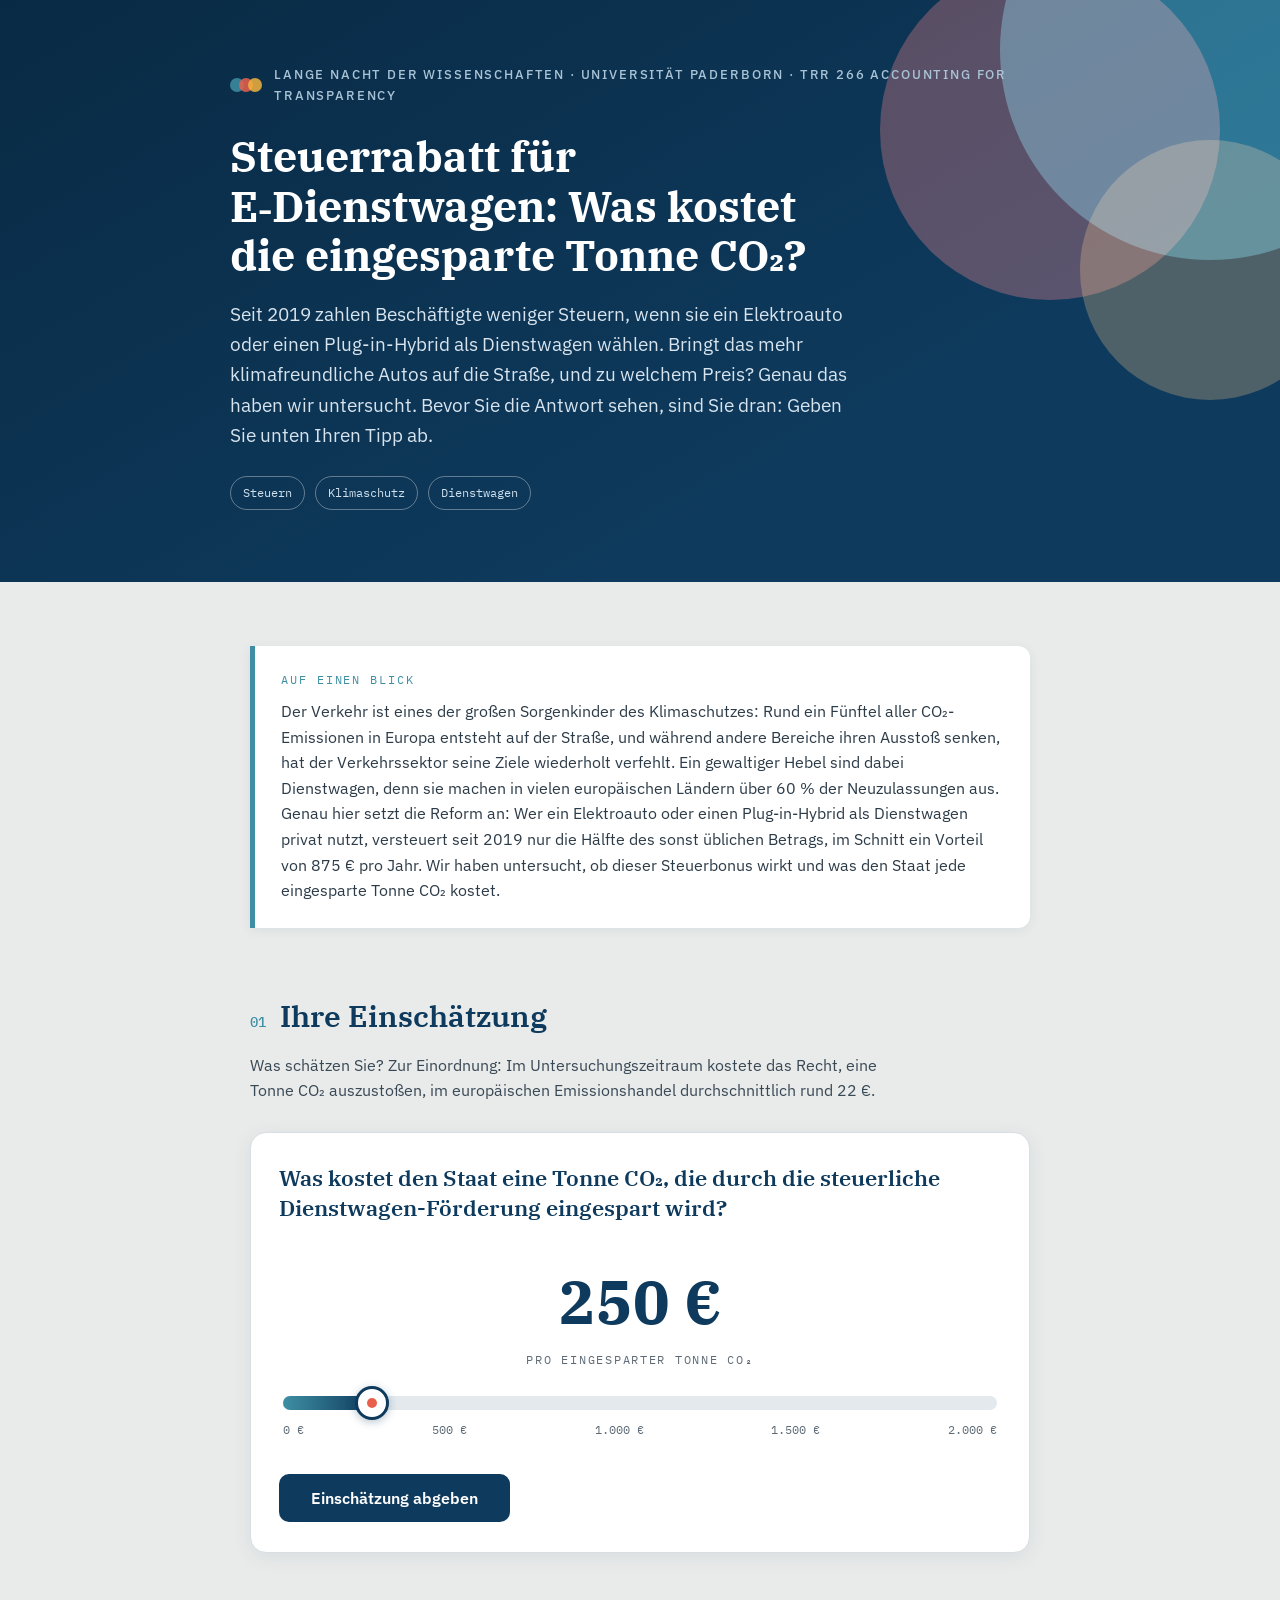
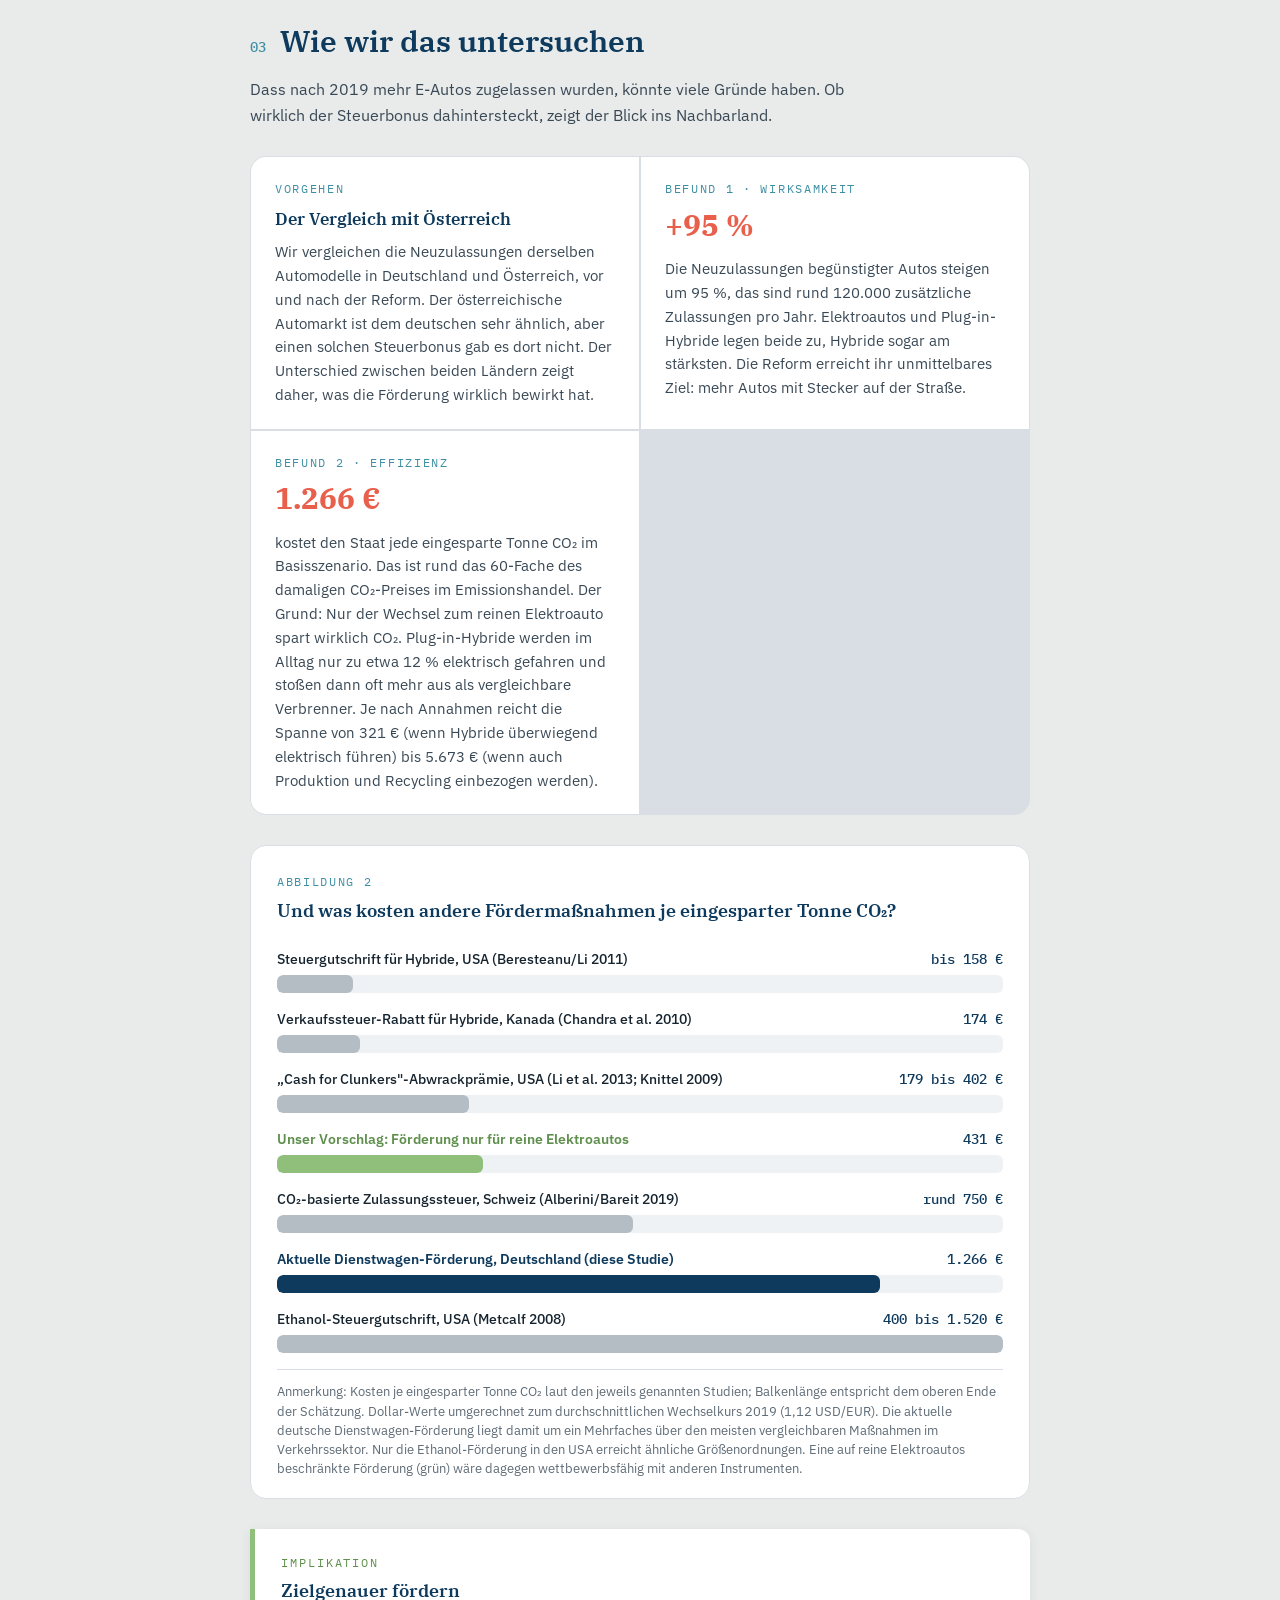
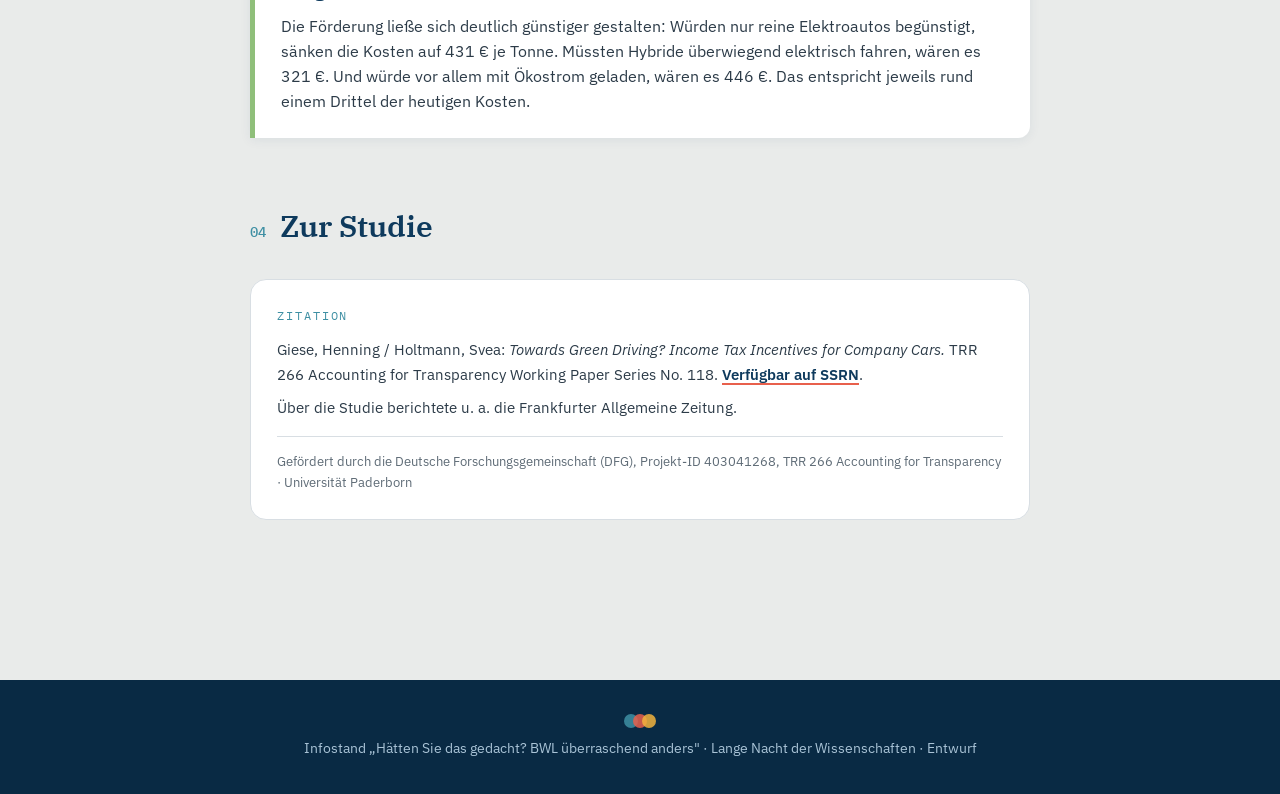
==== greendriving/index.html @ 39bdc445 "Create index.html" ====
<!DOCTYPE html>
<html lang="de">
<head>
<meta charset="UTF-8">
<meta name="viewport" content="width=device-width, initial-scale=1.0">
<meta name="color-scheme" content="only light">
<meta name="robots" content="noindex">
<title>Steuerrabatt für E-Dienstwagen: Was kostet die eingesparte Tonne CO₂? | TRR 266</title>
<link rel="preconnect" href="https://fonts.googleapis.com">
<link href="https://fonts.googleapis.com/css2?family=IBM+Plex+Serif:wght@500;600;700&family=IBM+Plex+Sans:wght@400;500;600&family=IBM+Plex+Mono:wght@500&display=swap" rel="stylesheet">
<style>
/* ============================================================
   DESIGN TOKENS — an TRR 266 CI angelehnt (Hexwerte anpassbar)
   ============================================================ */
html{color-scheme:only light}
:root{
  --petrol:#0E3A5D;        /* Primärblau, dunkel */
  --petrol-deep:#092A44;
  --teal:#3E8FA3;          /* Sekundär */
  --coral:#E8604C;         /* Akzent / Ergebnis */
  --sand:#E9EBEA;          /* Seitenhintergrund grau */
  --ink:#16242F;
  --grey:#5E6B76;
  --line:#D8DEE3;
  --white:#FFFFFF;
  --serif:'IBM Plex Serif',Georgia,serif;
  --sans:'IBM Plex Sans',system-ui,sans-serif;
  --mono:'IBM Plex Mono',monospace;
}
*{margin:0;padding:0;box-sizing:border-box}
html{scroll-behavior:smooth}
html,body{background:var(--sand)!important}
body{font-family:var(--sans);color:var(--ink)!important;line-height:1.6;-webkit-font-smoothing:antialiased;font-family:var(--sans)}

/* ---------- Transparenz-Motiv: überlappende Kreise ---------- */
.circles{position:absolute;pointer-events:none}
.circles span{position:absolute;border-radius:50%;mix-blend-mode:multiply;opacity:.14}
.circles--dark span{mix-blend-mode:screen;opacity:.55}

/* ---------- Hero ---------- */
header{position:relative;background:linear-gradient(150deg,var(--petrol-deep) 0%,var(--petrol) 70%);
  color:var(--white);overflow:hidden;padding:64px 22px 72px}
.hero-inner{max-width:820px;margin:0 auto;position:relative;z-index:1}
.project-line{display:flex;align-items:center;gap:12px;font-size:.82rem;letter-spacing:.14em;
  text-transform:uppercase;color:#A9C3D6;font-weight:500}
.project-line .dot-logo{display:inline-flex}
.dot-logo i{width:14px;height:14px;border-radius:50%;display:inline-block;margin-left:-5px;opacity:.85}
.dot-logo i:nth-child(1){background:var(--teal);margin-left:0}
.dot-logo i:nth-child(2){background:var(--coral)}
.dot-logo i:nth-child(3){background:#F2B33D}
header h1{font-family:var(--serif);font-weight:700;font-size:clamp(1.8rem,5vw,2.7rem);
  line-height:1.15;margin-top:26px;max-width:24ch}
header .sub{margin-top:18px;font-size:clamp(1.02rem,2.4vw,1.18rem);color:#D7E4EE;max-width:58ch}
.hero-tags{margin-top:26px;display:flex;flex-wrap:wrap;gap:10px}
.tag{font-family:var(--mono);font-size:.78rem;padding:6px 12px;border:1px solid rgba(255,255,255,.35);
  border-radius:100px;color:#CFE0ED}

/* ---------- Layout ---------- */
main{max-width:820px;margin:0 auto;padding:0 20px 90px;background:var(--sand)}
section{margin-top:64px}
.sec-head{display:flex;align-items:baseline;gap:14px}
.sec-num{font-family:var(--mono);font-size:.85rem;color:var(--teal);font-weight:500}
h2{font-family:var(--serif);font-weight:600;font-size:clamp(1.45rem,4vw,1.9rem);color:var(--petrol)}
.lede{margin-top:12px;color:#394855;max-width:64ch}

/* ---------- Abstract-Box ---------- */
.abstract{margin-top:36px;background:var(--white);border-left:5px solid var(--teal);
  border-radius:0 12px 12px 0;padding:24px 26px;box-shadow:0 2px 12px rgba(14,58,93,.07)}
.abstract .label{font-family:var(--mono);font-size:.75rem;letter-spacing:.16em;text-transform:uppercase;color:var(--teal)}
.abstract p{margin-top:10px;font-size:1rem;color:#2C3B48}

/* ---------- Quiz ---------- */
.quiz-card{margin-top:28px;background:var(--white);border:1px solid var(--line);border-radius:16px;
  padding:30px 28px;box-shadow:0 4px 20px rgba(14,58,93,.08)}
.quiz-q{font-family:var(--serif);font-weight:600;font-size:clamp(1.15rem,3.2vw,1.4rem);color:var(--petrol);line-height:1.35}
.guess-readout{margin:30px 0 8px;text-align:center}
.guess-readout .val{font-family:var(--serif);font-weight:700;font-size:clamp(2.5rem,8.5vw,3.8rem);
  color:var(--petrol);font-variant-numeric:tabular-nums}
.guess-readout .unit{font-family:var(--mono);font-size:.78rem;letter-spacing:.14em;text-transform:uppercase;color:var(--grey)}

.slider-wrap{position:relative;padding:18px 4px 8px}
.track{position:relative;height:14px;background:#E3E9ED;border-radius:100px}
.track-fill{position:absolute;left:0;top:0;bottom:0;background:linear-gradient(90deg,var(--teal),var(--petrol));border-radius:100px}
.thumb{position:absolute;top:50%;transform:translate(-50%,-50%);width:34px;height:34px;border-radius:50%;
  background:var(--white);border:3px solid var(--petrol);box-shadow:0 2px 8px rgba(14,58,93,.3);pointer-events:none;
  display:flex;align-items:center;justify-content:center}
.thumb::after{content:"";width:10px;height:10px;border-radius:50%;background:var(--coral)}
input[type=range]{position:absolute;inset:-12px 0;width:100%;height:calc(100% + 24px);opacity:0;cursor:pointer;touch-action:pan-x}
input[type=range]:focus-visible ~ .thumb{outline:3px solid var(--coral);outline-offset:3px}
.scale{display:flex;justify-content:space-between;margin-top:10px;font-family:var(--mono);font-size:.75rem;color:var(--grey)}

.btn{display:inline-block;margin-top:26px;font-family:var(--sans);font-weight:600;font-size:1rem;
  background:var(--petrol);color:var(--white);border:none;border-radius:10px;padding:14px 32px;cursor:pointer;
  transition:background .15s, transform .1s}
.btn:hover{background:var(--petrol-deep)}
.btn:active{transform:scale(.98)}
.btn:focus-visible{outline:3px solid var(--coral);outline-offset:3px}

/* ---------- Auflösung / Abbildung ---------- */
#reveal{display:none}
#reveal.show{display:block;animation:rise .5s ease-out}
@keyframes rise{from{opacity:0;transform:translateY(16px)}to{opacity:1;transform:none}}

.result-banner{margin-top:28px;position:relative;overflow:hidden;background:var(--white);
  border:1px solid var(--line);border-left:6px solid var(--coral);border-radius:16px;padding:30px 28px;
  box-shadow:0 4px 20px rgba(14,58,93,.08)}
.result-banner .big{font-family:var(--serif);font-weight:700;font-size:clamp(2.4rem,8vw,3.6rem);
  color:var(--coral);font-variant-numeric:tabular-nums;line-height:1.05}
.result-banner .big em{font-style:normal;color:var(--petrol);font-size:.45em;font-family:var(--sans);font-weight:500;display:block;margin-top:6px;letter-spacing:.02em}
.result-banner .note{margin-top:14px;font-size:.95rem;color:#394855;max-width:56ch}

.figure{margin-top:30px;background:var(--white);border:1px solid var(--line);border-radius:16px;padding:26px 26px 20px}
.figure .fig-label{font-family:var(--mono);font-size:.75rem;letter-spacing:.14em;text-transform:uppercase;color:var(--teal)}
.figure h3{font-family:var(--serif);font-weight:600;font-size:1.15rem;color:var(--petrol);margin-top:4px}
.bars{margin-top:22px;display:flex;flex-direction:column;gap:18px}
.bar-row .bar-label{display:flex;justify-content:space-between;align-items:baseline;font-size:.92rem;font-weight:500;gap:12px}
.bar-row .amount{font-family:var(--mono);font-size:.95rem;color:var(--petrol);white-space:nowrap}
.bar-track{margin-top:6px;height:22px;background:#EEF2F4;border-radius:6px;overflow:hidden}
.bar-fill{height:100%;width:0;border-radius:6px;transition:width 1.1s cubic-bezier(.2,.7,.2,1)}
.f-ets{background:var(--teal)}
.f-guess{background:#9DB4C6}
.f-actual{background:var(--coral)}
.f-scc{background:#F2B33D}
.f-scen{background:#8FBF7A}
.fig-note{margin-top:16px;padding-top:12px;border-top:1px solid var(--line);font-size:.8rem;color:var(--grey);line-height:1.5}

/* ---------- Methode & Ergebnisse ---------- */
.method{margin-top:28px;display:grid;gap:2px;background:var(--line);border:1px solid var(--line);
  border-radius:16px;overflow:hidden}
@media(min-width:640px){.method{grid-template-columns:1fr 1fr}}
.method .cell{background:var(--white);padding:22px 24px}
.method .cell .k{font-family:var(--mono);font-size:.75rem;letter-spacing:.14em;text-transform:uppercase;color:var(--teal)}
.method .cell h3{font-family:var(--serif);font-weight:600;font-size:1.08rem;color:var(--petrol);margin-top:6px}
.method .cell p{margin-top:8px;font-size:.93rem;color:#394855}
.method .cell .stat{font-family:var(--serif);font-weight:700;font-size:1.9rem;color:var(--coral);margin-top:2px;font-variant-numeric:tabular-nums}

.cbar{margin-top:22px;display:flex;flex-direction:column;gap:14px}
.cbar .row .lbl{display:flex;justify-content:space-between;gap:12px;font-size:.9rem;font-weight:500;align-items:baseline}
.cbar .row .lbl .amount{font-family:var(--mono);font-size:.9rem;color:var(--petrol);white-space:nowrap}
.cbar .track{margin-top:5px;height:18px;background:#EEF2F4;border-radius:6px;overflow:hidden}
.cbar .fill{height:100%;border-radius:6px;background:#B4BDC4}
.cbar .row.own .fill{background:var(--petrol)}
.cbar .row.own .lbl span:first-child{font-weight:600;color:var(--petrol)}
.cbar .row.proposal .fill{background:#8FBF7A}
.cbar .row.proposal .lbl span:first-child{font-weight:600;color:#5E8F4C}

.takeaway{margin-top:30px;background:var(--white);border-left:5px solid #8FBF7A;
  border-radius:0 12px 12px 0;padding:24px 26px;box-shadow:0 2px 12px rgba(14,58,93,.07)}
.takeaway .label{font-family:var(--mono);font-size:.75rem;letter-spacing:.16em;text-transform:uppercase;color:#5E8F4C}
.takeaway h3{font-family:var(--serif);font-weight:600;font-size:1.15rem;color:var(--petrol);margin-top:4px}
.takeaway p{margin-top:8px;font-size:.98rem;color:#2C3B48}

/* ---------- Zitation ---------- */
.cite{margin-top:28px;background:var(--white);border:1px solid var(--line);border-radius:16px;padding:26px}
.cite .label{font-family:var(--mono);font-size:.75rem;letter-spacing:.16em;text-transform:uppercase;color:var(--teal)}
.cite p.ref{margin-top:12px;font-size:.95rem;line-height:1.65;color:#2C3B48}
.cite p.ref .t{font-style:italic}
.cite a{color:var(--petrol);font-weight:600;text-decoration-color:var(--coral);text-decoration-thickness:2px;text-underline-offset:3px}
.cite .funding{margin-top:16px;padding-top:14px;border-top:1px solid var(--line);font-size:.82rem;color:var(--grey)}

footer{margin-top:70px;padding:34px 20px;background:var(--petrol-deep);color:#A9C3D6;text-align:center;font-size:.85rem}
footer .dot-logo{justify-content:center;display:flex;margin-bottom:10px}

@media (prefers-color-scheme:dark){
  html,body,main{background:var(--sand)!important}
  body{color:var(--ink)!important}
}
@media (prefers-reduced-motion:reduce){
  *{animation:none!important;transition:none!important}
}
</style>
</head>
<body>

<header>
  <div class="circles circles--dark" aria-hidden="true" style="inset:0">
    <span style="width:420px;height:420px;right:-140px;top:-160px;background:var(--teal)"></span>
    <span style="width:340px;height:340px;right:60px;top:-40px;background:var(--coral);opacity:.35"></span>
    <span style="width:260px;height:260px;right:-60px;top:140px;background:#F2B33D;opacity:.28"></span>
  </div>
  <div class="hero-inner">
    <div class="project-line">
      <span class="dot-logo" aria-hidden="true"><i></i><i></i><i></i></span>
      Lange Nacht der Wissenschaften · Universität Paderborn · TRR 266 Accounting for Transparency
    </div>
    <h1>Steuerrabatt für E&#8209;Dienstwagen: Was kostet die eingesparte Tonne CO₂?</h1>
    <p class="sub">Seit 2019 zahlen Beschäftigte weniger Steuern, wenn sie ein Elektroauto oder einen Plug-in-Hybrid als Dienstwagen wählen. Bringt das mehr klimafreundliche Autos auf die Straße, und zu welchem Preis? Genau das haben wir untersucht. Bevor Sie die Antwort sehen, sind Sie dran: Geben Sie unten Ihren Tipp ab.</p>
    <div class="hero-tags">
      <span class="tag">Steuern</span>
      <span class="tag">Klimaschutz</span>
      <span class="tag">Dienstwagen</span>
    </div>
  </div>
</header>

<main>

  <!-- ========== AUF EINEN BLICK ========== -->
  <section id="glance">
    <div class="abstract">
      <div class="label">Auf einen Blick</div>
      <p>Der Verkehr ist eines der großen Sorgenkinder des Klimaschutzes: Rund ein Fünftel aller CO₂-Emissionen in Europa entsteht auf der Straße, und während andere Bereiche ihren Ausstoß senken, hat der Verkehrssektor seine Ziele wiederholt verfehlt. Ein gewaltiger Hebel sind dabei Dienstwagen, denn sie machen in vielen europäischen Ländern über 60&nbsp;% der Neuzulassungen aus. Genau hier setzt die Reform an: Wer ein Elektroauto oder einen Plug-in-Hybrid als Dienstwagen privat nutzt, versteuert seit 2019 nur die Hälfte des sonst üblichen Betrags, im Schnitt ein Vorteil von 875&nbsp;€ pro Jahr. Wir haben untersucht, ob dieser Steuerbonus wirkt und was den Staat jede eingesparte Tonne CO₂ kostet.</p>
    </div>
  </section>

  <!-- ========== QUIZ ========== -->
  <section id="quiz">
    <div class="sec-head"><span class="sec-num">01</span><h2>Ihre Einschätzung</h2></div>
    <p class="lede">Was schätzen Sie? Zur Einordnung: Im Untersuchungszeitraum kostete das Recht, eine Tonne CO₂ auszustoßen, im europäischen Emissionshandel durchschnittlich rund 22&nbsp;€.</p>

    <div class="quiz-card">
      <div class="quiz-q">Was kostet den Staat eine Tonne CO₂, die durch die steuerliche Dienstwagen-Förderung eingespart wird?</div>

      <div class="guess-readout">
        <div class="val"><span id="guessVal">250</span>&nbsp;€</div>
        <div class="unit">pro eingesparter Tonne CO₂</div>
      </div>

      <div class="slider-wrap">
        <div class="track">
          <div class="track-fill" id="trackFill"></div>
          <input type="range" id="slider" min="0" max="2000" step="10" value="250"
                 aria-label="Ihre Schätzung in Euro pro Tonne CO₂">
          <div class="thumb" id="thumb"></div>
        </div>
        <div class="scale"><span>0 €</span><span>500 €</span><span>1.000 €</span><span>1.500 €</span><span>2.000 €</span></div>
      </div>

      <button class="btn" id="lockBtn">Einschätzung abgeben</button>
    </div>
  </section>

  <!-- ========== AUFLÖSUNG ========== -->
  <section id="reveal" aria-live="polite">
    <div class="sec-head"><span class="sec-num">02</span><h2>Das Ergebnis</h2></div>

    <div class="result-banner">
      <div class="circles" aria-hidden="true" style="inset:0">
        <span style="width:260px;height:260px;right:-80px;bottom:-120px;background:var(--coral);opacity:.16"></span>
        <span style="width:180px;height:180px;right:80px;bottom:-70px;background:var(--teal);opacity:.18"></span>
      </div>
      <div style="position:relative;z-index:1">
        <div class="big"><span id="actualBig">0</span>&nbsp;€<em>je eingesparter Tonne CO₂: geschätzte Kosten aus Sicht des Staates</em></div>
        <div class="note" id="verdictNote"></div>
      </div>
    </div>

    <figure class="figure">
      <div class="fig-label">Abbildung 1</div>
      <h3>Kosten je vermiedener Tonne CO₂ im Vergleich</h3>
      <div class="bars">
        <div class="bar-row">
          <div class="bar-label"><span>CO₂-Preis im EU-Emissionshandel (Ø Reformzeitraum)</span><span class="amount" id="etsAmt"></span></div>
          <div class="bar-track"><div class="bar-fill f-ets" id="etsBar"></div></div>
        </div>
        <div class="bar-row">
          <div class="bar-label"><span>Ihre Einschätzung</span><span class="amount" id="guessAmt"></span></div>
          <div class="bar-track"><div class="bar-fill f-guess" id="guessBar"></div></div>
        </div>
        <div class="bar-row">
          <div class="bar-label"><span>Soziale Kosten von CO₂ (Rennert et al. 2022)</span><span class="amount" id="sccAmt"></span></div>
          <div class="bar-track"><div class="bar-fill f-scc" id="sccBar"></div></div>
        </div>
        <div class="bar-row">
          <div class="bar-label"><span>Dienstwagen-Förderung: Kosten des Staates (Basisszenario)</span><span class="amount" id="actualAmt"></span></div>
          <div class="bar-track"><div class="bar-fill f-actual" id="actualBar"></div></div>
        </div>
        <div class="bar-row">
          <div class="bar-label"><span>Zum Vergleich: Würden nur reine Elektroautos gefördert</span><span class="amount" id="scenAmt"></span></div>
          <div class="bar-track"><div class="bar-fill f-scen" id="scenBar"></div></div>
        </div>
      </div>
      <div class="fig-note">
        Anmerkung: Staatskosten je eingesparter Tonne CO₂ gemäß Kosten-Nutzen-Analyse in Giese/Holtmann (TRR 266 Working Paper No. 118), Basisszenario (realer elektrischer Fahranteil von Plug-in-Hybriden: 12&nbsp;%, Strommix 2019). Je nach Szenario reicht die Spanne von 321&nbsp;€ (elektrischer Fahranteil 75&nbsp;%) über 431&nbsp;€ (nur reine E-Autos begünstigt) und 446&nbsp;€ (Laden ausschließlich mit Ökostrom) bis 5.673&nbsp;€ (inkl. Emissionen aus Produktion und Recycling). EU-ETS: Ø-Preis der CO₂-Futures im Reformzeitraum (21,51&nbsp;€); soziale Kosten: 185&nbsp;$ je Tonne (Rennert et al. 2022, Nature), umgerechnet rund 165&nbsp;€.
      </div>
    </figure>
  </section>

  <!-- ========== METHODE & BEFUNDE ========== -->
  <section id="method">
    <div class="sec-head"><span class="sec-num">03</span><h2>Wie wir das untersuchen</h2></div>
    <p class="lede">Dass nach 2019 mehr E-Autos zugelassen wurden, könnte viele Gründe haben. Ob wirklich der Steuerbonus dahintersteckt, zeigt der Blick ins Nachbarland.</p>

    <div class="method">
      <div class="cell">
        <div class="k">Vorgehen</div>
        <h3>Der Vergleich mit Österreich</h3>
        <p>Wir vergleichen die Neuzulassungen derselben Automodelle in Deutschland und Österreich, vor und nach der Reform. Der österreichische Automarkt ist dem deutschen sehr ähnlich, aber einen solchen Steuerbonus gab es dort nicht. Der Unterschied zwischen beiden Ländern zeigt daher, was die Förderung wirklich bewirkt hat.</p>
      </div>
      <div class="cell">
        <div class="k">Befund 1 · Wirksamkeit</div>
        <div class="stat">+95&nbsp;%</div>
        <p>Die Neuzulassungen begünstigter Autos steigen um 95&nbsp;%, das sind rund 120.000 zusätzliche Zulassungen pro Jahr. Elektroautos und Plug-in-Hybride legen beide zu, Hybride sogar am stärksten. Die Reform erreicht ihr unmittelbares Ziel: mehr Autos mit Stecker auf der Straße.</p>
      </div>
      <div class="cell">
        <div class="k">Befund 2 · Effizienz</div>
        <div class="stat">1.266&nbsp;€</div>
        <p>kostet den Staat jede eingesparte Tonne CO₂ im Basisszenario. Das ist rund das 60-Fache des damaligen CO₂-Preises im Emissionshandel. Der Grund: Nur der Wechsel zum reinen Elektroauto spart wirklich CO₂. Plug-in-Hybride werden im Alltag nur zu etwa 12&nbsp;% elektrisch gefahren und stoßen dann oft mehr aus als vergleichbare Verbrenner. Je nach Annahmen reicht die Spanne von 321&nbsp;€ (wenn Hybride überwiegend elektrisch führen) bis 5.673&nbsp;€ (wenn auch Produktion und Recycling einbezogen werden).</p>
      </div>
    </div>

    <figure class="figure">
      <div class="fig-label">Abbildung 2</div>
      <h3>Und was kosten andere Fördermaßnahmen je eingesparter Tonne CO₂?</h3>
      <div class="cbar">
        <div class="row">
          <div class="lbl"><span>Steuergutschrift für Hybride, USA (Beresteanu/Li 2011)</span><span class="amount">bis 158&nbsp;€</span></div>
          <div class="track"><div class="fill" style="width:10.4%"></div></div>
        </div>
        <div class="row">
          <div class="lbl"><span>Verkaufssteuer-Rabatt für Hybride, Kanada (Chandra et al. 2010)</span><span class="amount">174&nbsp;€</span></div>
          <div class="track"><div class="fill" style="width:11.5%"></div></div>
        </div>
        <div class="row">
          <div class="lbl"><span>„Cash for Clunkers"-Abwrackprämie, USA (Li et al. 2013; Knittel 2009)</span><span class="amount">179 bis 402&nbsp;€</span></div>
          <div class="track"><div class="fill" style="width:26.5%"></div></div>
        </div>
        <div class="row proposal">
          <div class="lbl"><span>Unser Vorschlag: Förderung nur für reine Elektroautos</span><span class="amount">431&nbsp;€</span></div>
          <div class="track"><div class="fill" style="width:28.4%"></div></div>
        </div>
        <div class="row">
          <div class="lbl"><span>CO₂-basierte Zulassungssteuer, Schweiz (Alberini/Bareit 2019)</span><span class="amount">rund 750&nbsp;€</span></div>
          <div class="track"><div class="fill" style="width:49%"></div></div>
        </div>
        <div class="row own">
          <div class="lbl"><span>Aktuelle Dienstwagen-Förderung, Deutschland (diese Studie)</span><span class="amount">1.266&nbsp;€</span></div>
          <div class="track"><div class="fill" style="width:83%"></div></div>
        </div>
        <div class="row">
          <div class="lbl"><span>Ethanol-Steuergutschrift, USA (Metcalf 2008)</span><span class="amount">400 bis 1.520&nbsp;€</span></div>
          <div class="track"><div class="fill" style="width:100%"></div></div>
        </div>
      </div>
      <div class="fig-note">
        Anmerkung: Kosten je eingesparter Tonne CO₂ laut den jeweils genannten Studien; Balkenlänge entspricht dem oberen Ende der Schätzung. Dollar-Werte umgerechnet zum durchschnittlichen Wechselkurs 2019 (1,12&nbsp;USD/EUR). Die aktuelle deutsche Dienstwagen-Förderung liegt damit um ein Mehrfaches über den meisten vergleichbaren Maßnahmen im Verkehrssektor. Nur die Ethanol-Förderung in den USA erreicht ähnliche Größenordnungen. Eine auf reine Elektroautos beschränkte Förderung (grün) wäre dagegen wettbewerbsfähig mit anderen Instrumenten.
      </div>
    </figure>

    <div class="takeaway">
      <div class="label">Implikation</div>
      <h3>Zielgenauer fördern</h3>
      <p>Die Förderung ließe sich deutlich günstiger gestalten: Würden nur reine Elektroautos begünstigt, sänken die Kosten auf 431&nbsp;€ je Tonne. Müssten Hybride überwiegend elektrisch fahren, wären es 321&nbsp;€. Und würde vor allem mit Ökostrom geladen, wären es 446&nbsp;€. Das entspricht jeweils rund einem Drittel der heutigen Kosten.</p>
    </div>
  </section>

  <!-- ========== STUDIE ========== -->
  <section id="paper">
    <div class="sec-head"><span class="sec-num">04</span><h2>Zur Studie</h2></div>
    <div class="cite">
      <div class="label">Zitation</div>
      <p class="ref">Giese, Henning / Holtmann, Svea: <span class="t">Towards Green Driving? Income Tax Incentives for Company Cars.</span> TRR 266 Accounting for Transparency Working Paper Series No. 118. <a href="https://papers.ssrn.com/sol3/papers.cfm?abstract_id=4394968" target="_blank" rel="noopener">Verfügbar auf SSRN</a>.</p>
      <p class="ref" style="margin-top:8px">Über die Studie berichtete u.&nbsp;a. die Frankfurter Allgemeine Zeitung.</p>
      <div class="funding">Gefördert durch die Deutsche Forschungsgemeinschaft (DFG), Projekt-ID 403041268, TRR 266 Accounting for Transparency · Universität Paderborn</div>
    </div>
  </section>

</main>

<footer>
  <span class="dot-logo" aria-hidden="true"><i></i><i></i><i></i></span>
  Infostand „Hätten Sie das gedacht? BWL überraschend anders" · Lange Nacht der Wissenschaften · Entwurf
</footer>

<script>
/* ============================================================
   KONFIGURATION — Zahlen hier zentral pflegen
   ============================================================ */
const CONFIG = {
  actualGov: 1266,     // €/t CO₂, Staatskosten (aktuelle Paper-Version)
  etsPrice: 22,        // €/t, Ø CO₂-Futures-Preis im Reformzeitraum (Paper: 21,51 €)
  scc: 165,            // €/t, soziale Kosten von CO₂ (Rennert et al. 2022: 185 $)
  scenarios: { optimistischerFahranteil: 321, nurElektro: 431, oekostrom: 446, lebenszyklus: 5673 },
  sliderMax: 2000
};

const fmt = n => n.toLocaleString('de-DE');

const slider = document.getElementById('slider');
const guessVal = document.getElementById('guessVal');
const thumb = document.getElementById('thumb');
const trackFill = document.getElementById('trackFill');
const lockBtn = document.getElementById('lockBtn');
const reveal = document.getElementById('reveal');

function updateSlider(){
  const pct = (slider.value - slider.min) / (slider.max - slider.min) * 100;
  thumb.style.left = pct + '%';
  trackFill.style.width = pct + '%';
  guessVal.textContent = fmt(+slider.value);
}
slider.addEventListener('input', updateSlider);
updateSlider();

function countUp(el, target){
  const reduced = window.matchMedia('(prefers-reduced-motion: reduce)').matches;
  if(reduced){ el.textContent = fmt(target); return; }
  const dur = 1200, t0 = performance.now();
  function tick(t){
    const p = Math.min((t - t0)/dur, 1);
    const eased = 1 - Math.pow(1-p, 3);
    el.textContent = fmt(Math.round(target*eased));
    if(p < 1) requestAnimationFrame(tick);
  }
  requestAnimationFrame(tick);
}

lockBtn.addEventListener('click', () => {
  const guess = +slider.value;
  const {actualGov, etsPrice, scc} = CONFIG;
  const maxVal = Math.max(guess, actualGov, etsPrice, scc) * 1.08;

  reveal.classList.add('show');
  countUp(document.getElementById('actualBig'), actualGov);

  document.getElementById('etsAmt').textContent = fmt(etsPrice) + ' €';
  document.getElementById('sccAmt').textContent = fmt(scc) + ' €';
  document.getElementById('scenAmt').textContent = fmt(CONFIG.scenarios.nurElektro) + ' €';
  document.getElementById('guessAmt').textContent = fmt(guess) + ' €';
  document.getElementById('actualAmt').textContent = fmt(actualGov) + ' €';

  requestAnimationFrame(() => {
    document.getElementById('etsBar').style.width = (etsPrice/maxVal*100) + '%';
    document.getElementById('sccBar').style.width = (scc/maxVal*100) + '%';
    document.getElementById('scenBar').style.width = (CONFIG.scenarios.nurElektro/maxVal*100) + '%';
    document.getElementById('guessBar').style.width = (guess/maxVal*100) + '%';
    document.getElementById('actualBar').style.width = (actualGov/maxVal*100) + '%';
  });

  const diff = actualGov - guess;
  const note = document.getElementById('verdictNote');
  if (Math.abs(diff) <= 100) {
    note.textContent = 'Bemerkenswert nah dran! Die meisten Besucher:innen unterschätzen diese Kosten deutlich.';
  } else if (diff > 0) {
    note.textContent = 'Die geschätzten Kosten im Basisszenario liegen ' + fmt(diff) + ' € über Ihrer Einschätzung. Das ist rund das 60-Fache des damaligen CO₂-Preises im Emissionshandel.';
  } else {
    note.textContent = 'Sie haben die Kosten sogar überschätzt. Die Richtung stimmt aber: Die Förderung ist um ein Vielfaches teurer als der CO₂-Marktpreis.';
  }

  reveal.scrollIntoView({behavior:'smooth', block:'start'});
  lockBtn.textContent = 'Neue Einschätzung abgeben';
});
</script>
</body>
</html>
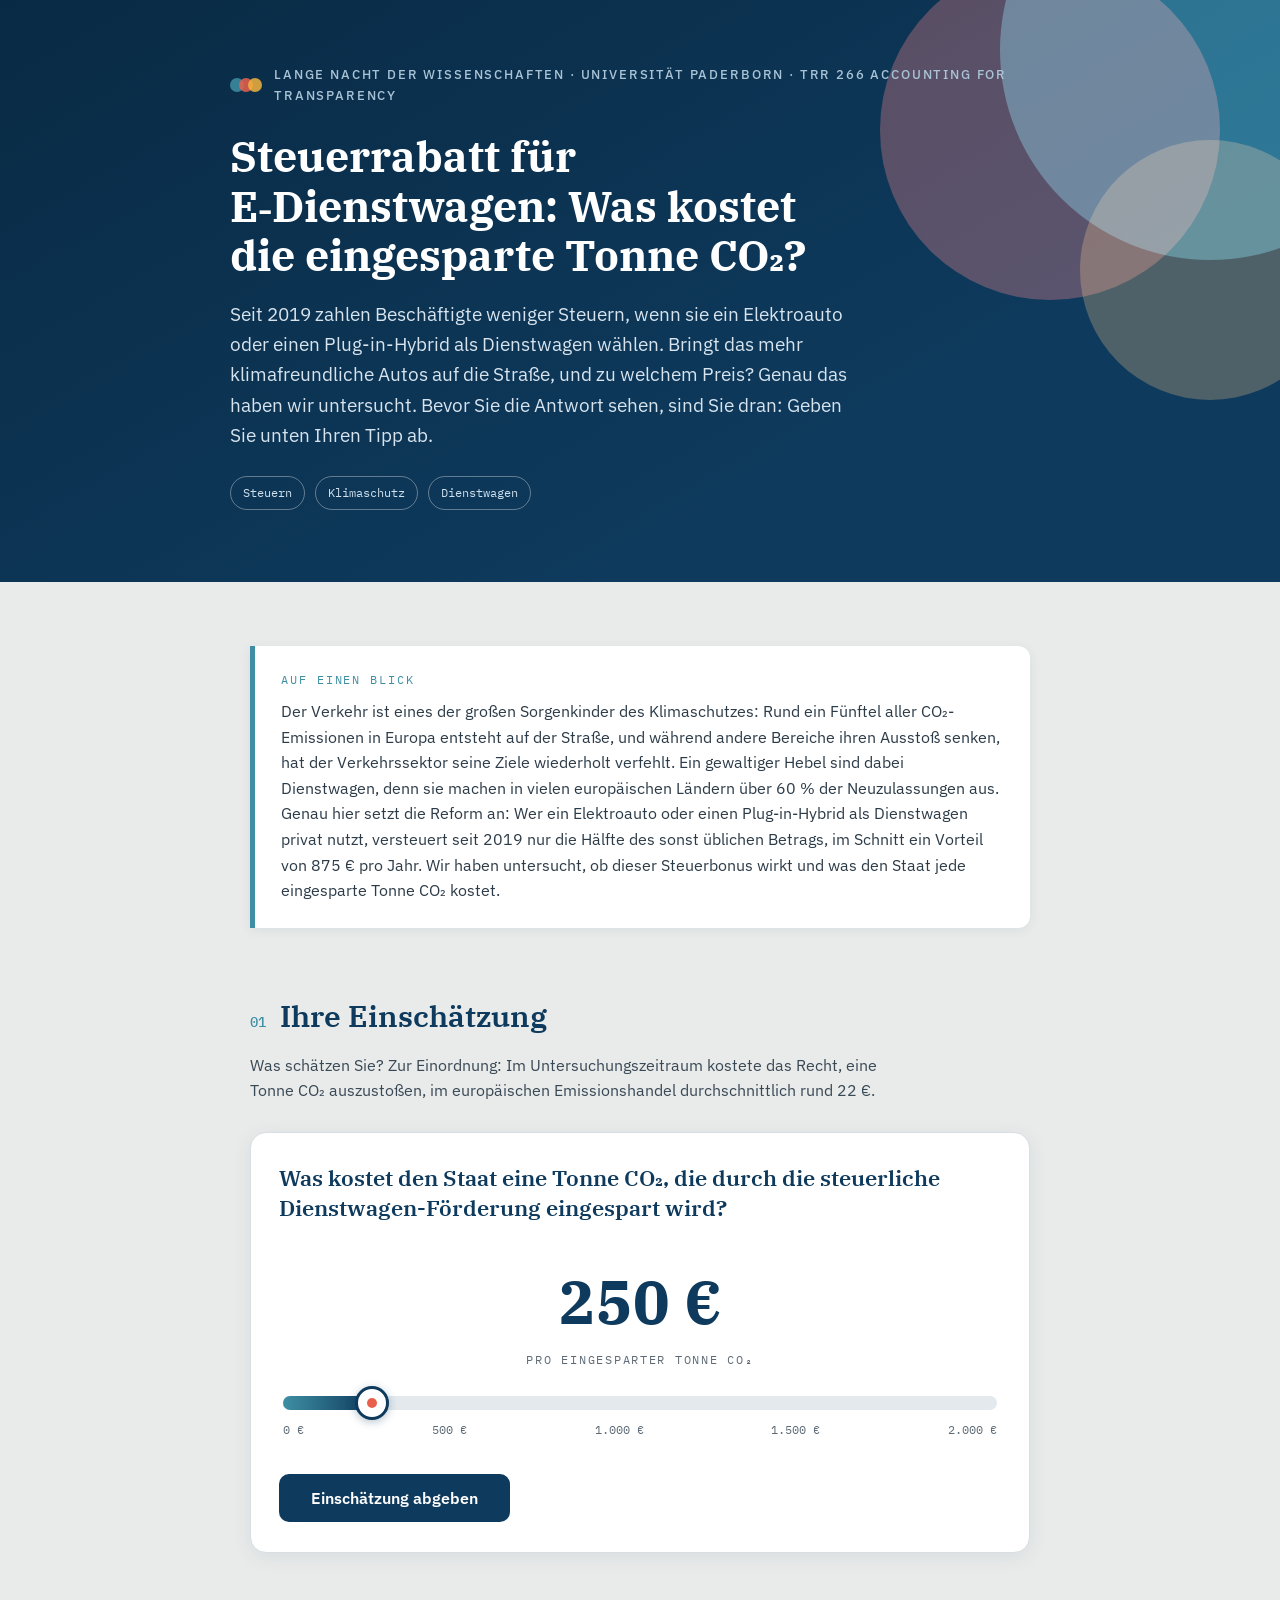
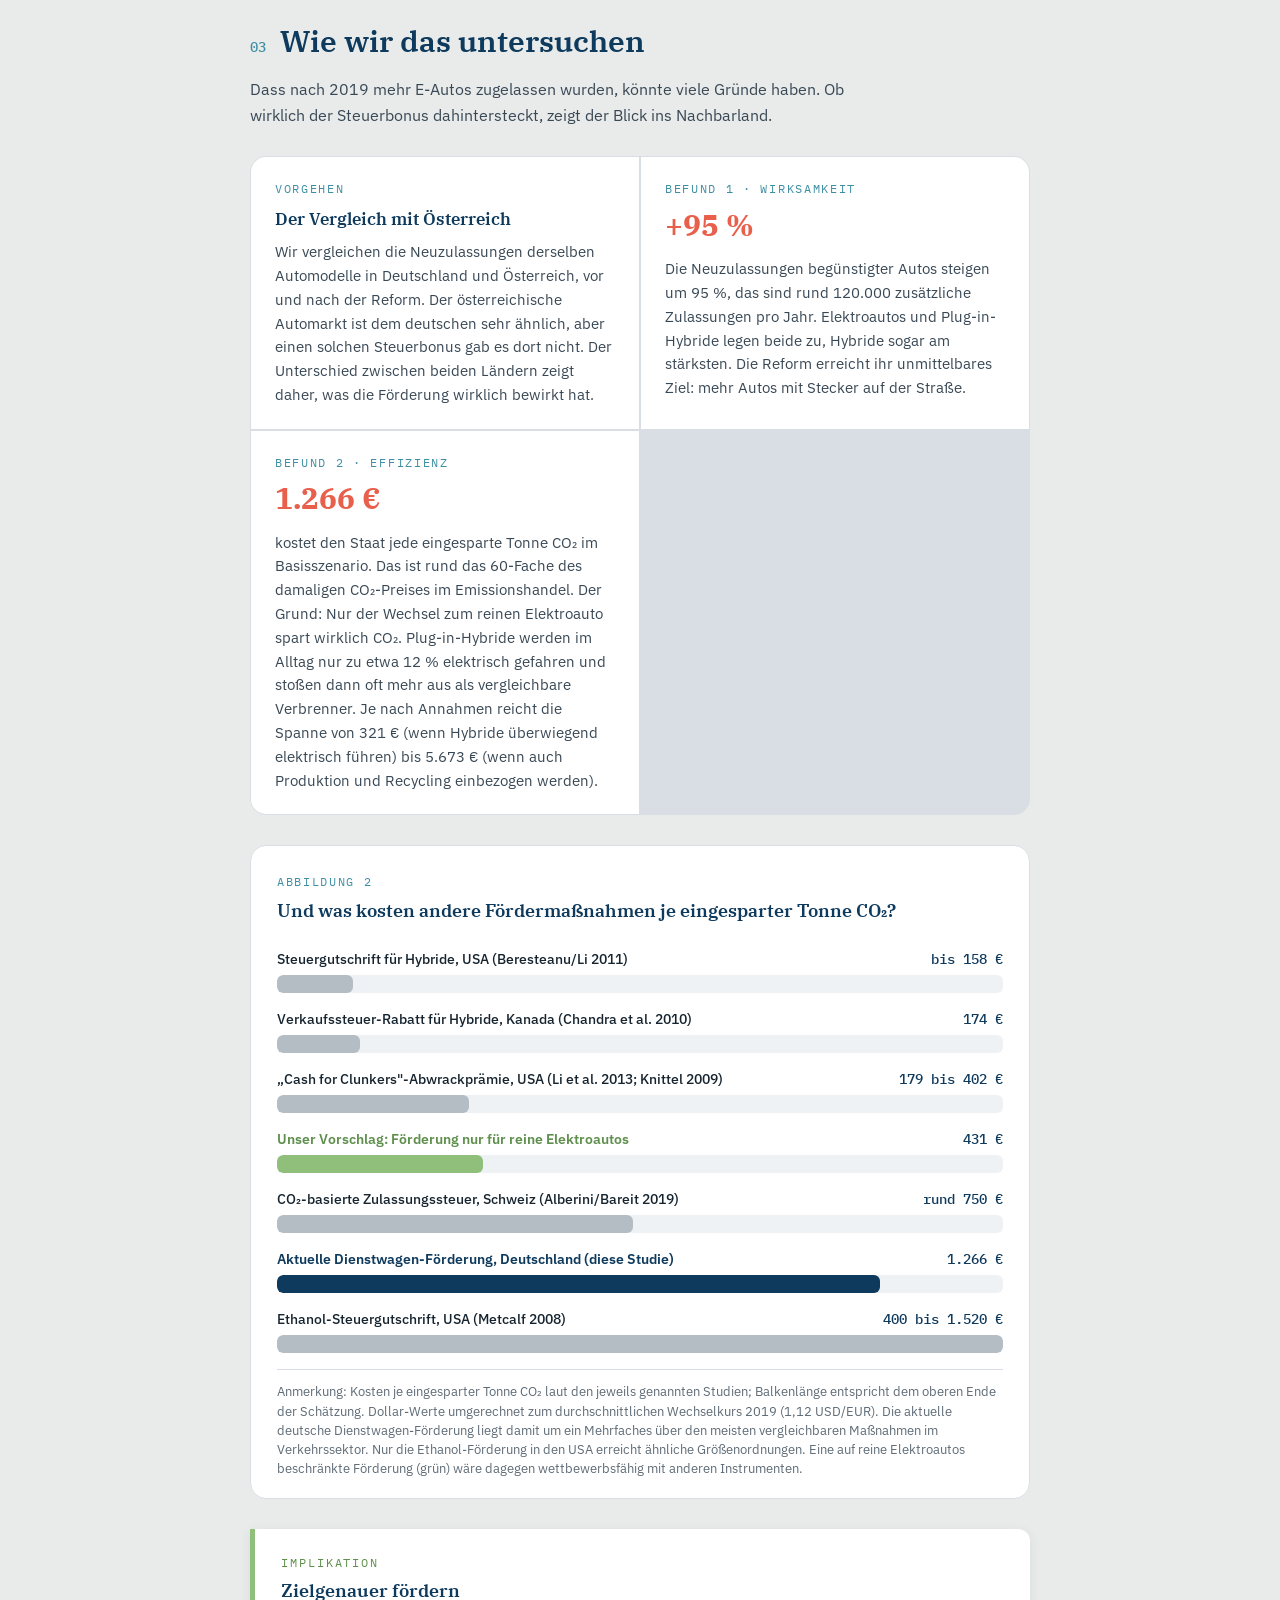
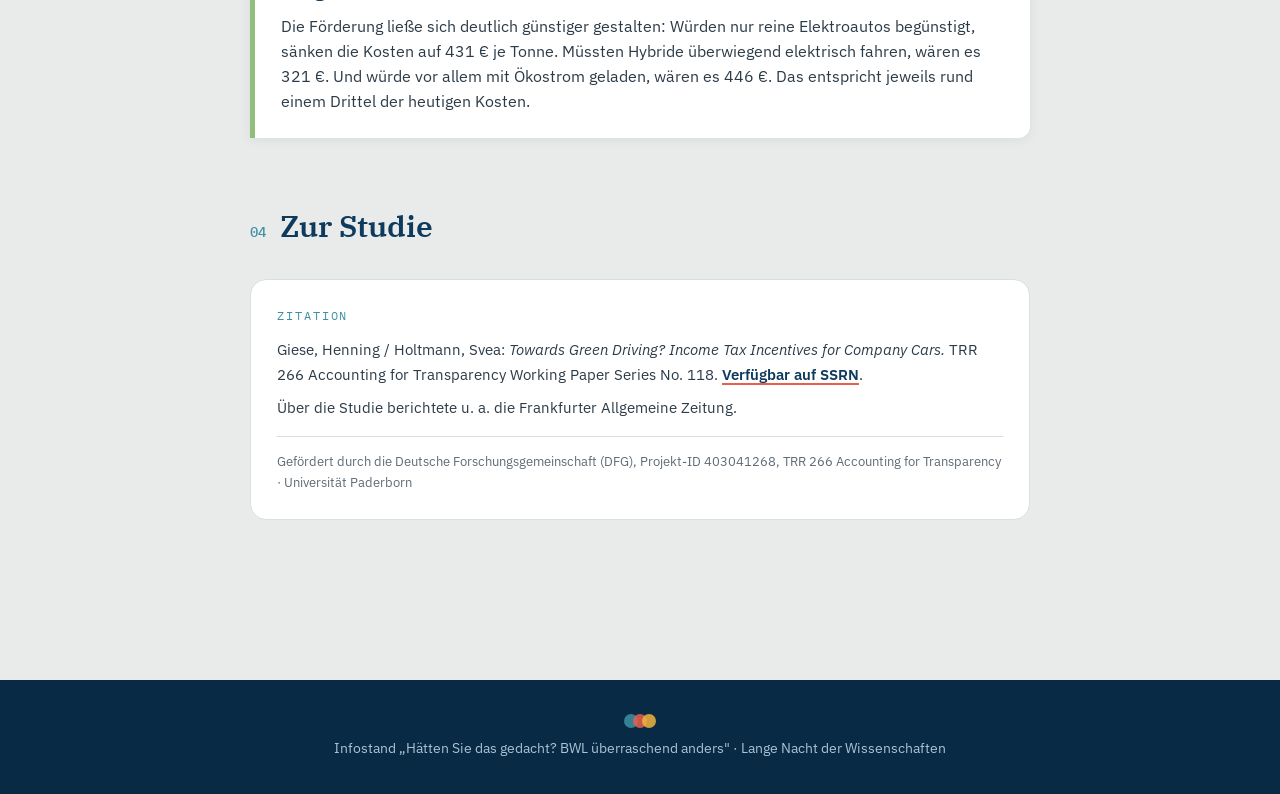
==== commit abd865ee: "Update index.html" ====
--- a/greendriving/index.html
+++ b/greendriving/index.html
@@ -359,7 +359,7 @@
 
 <footer>
   <span class="dot-logo" aria-hidden="true"><i></i><i></i><i></i></span>
-  Infostand „Hätten Sie das gedacht? BWL überraschend anders" · Lange Nacht der Wissenschaften · Entwurf
+  Infostand „Hätten Sie das gedacht? BWL überraschend anders" · Lange Nacht der Wissenschaften
 </footer>
 
 <script>
